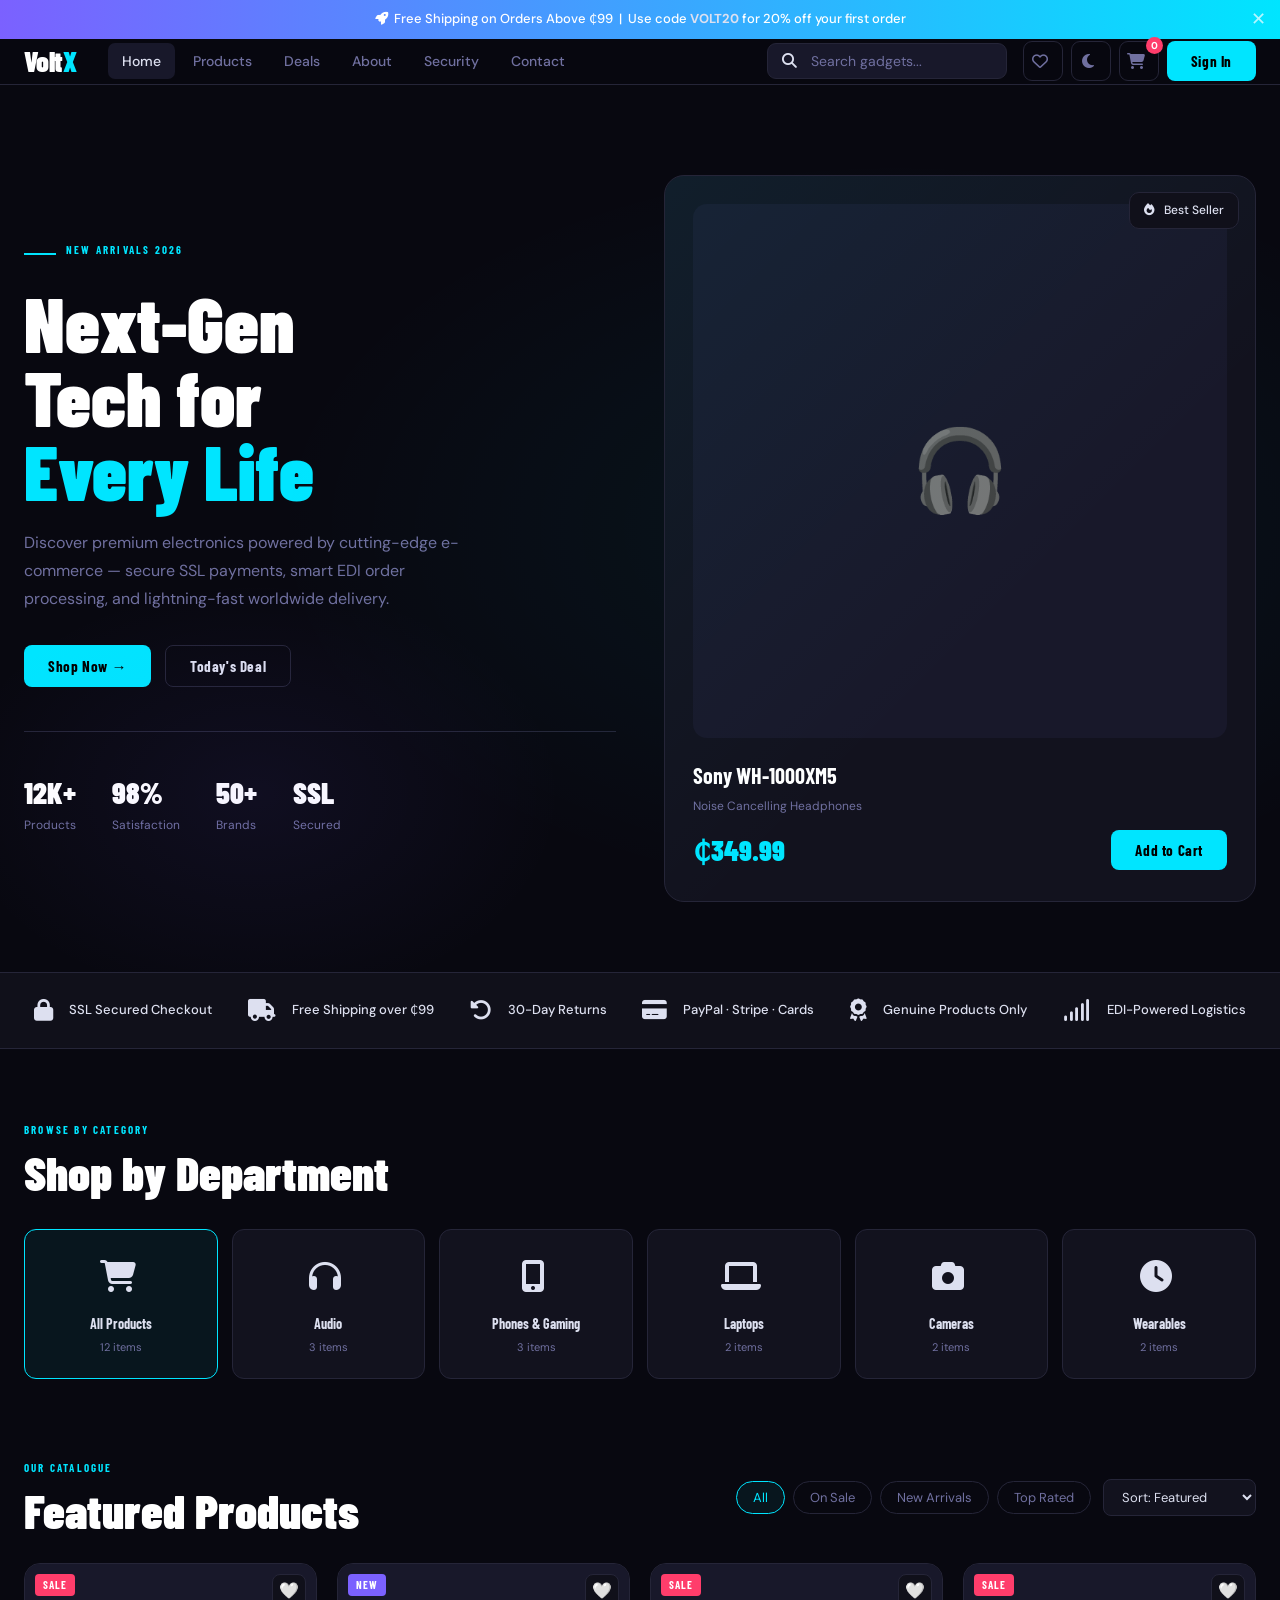
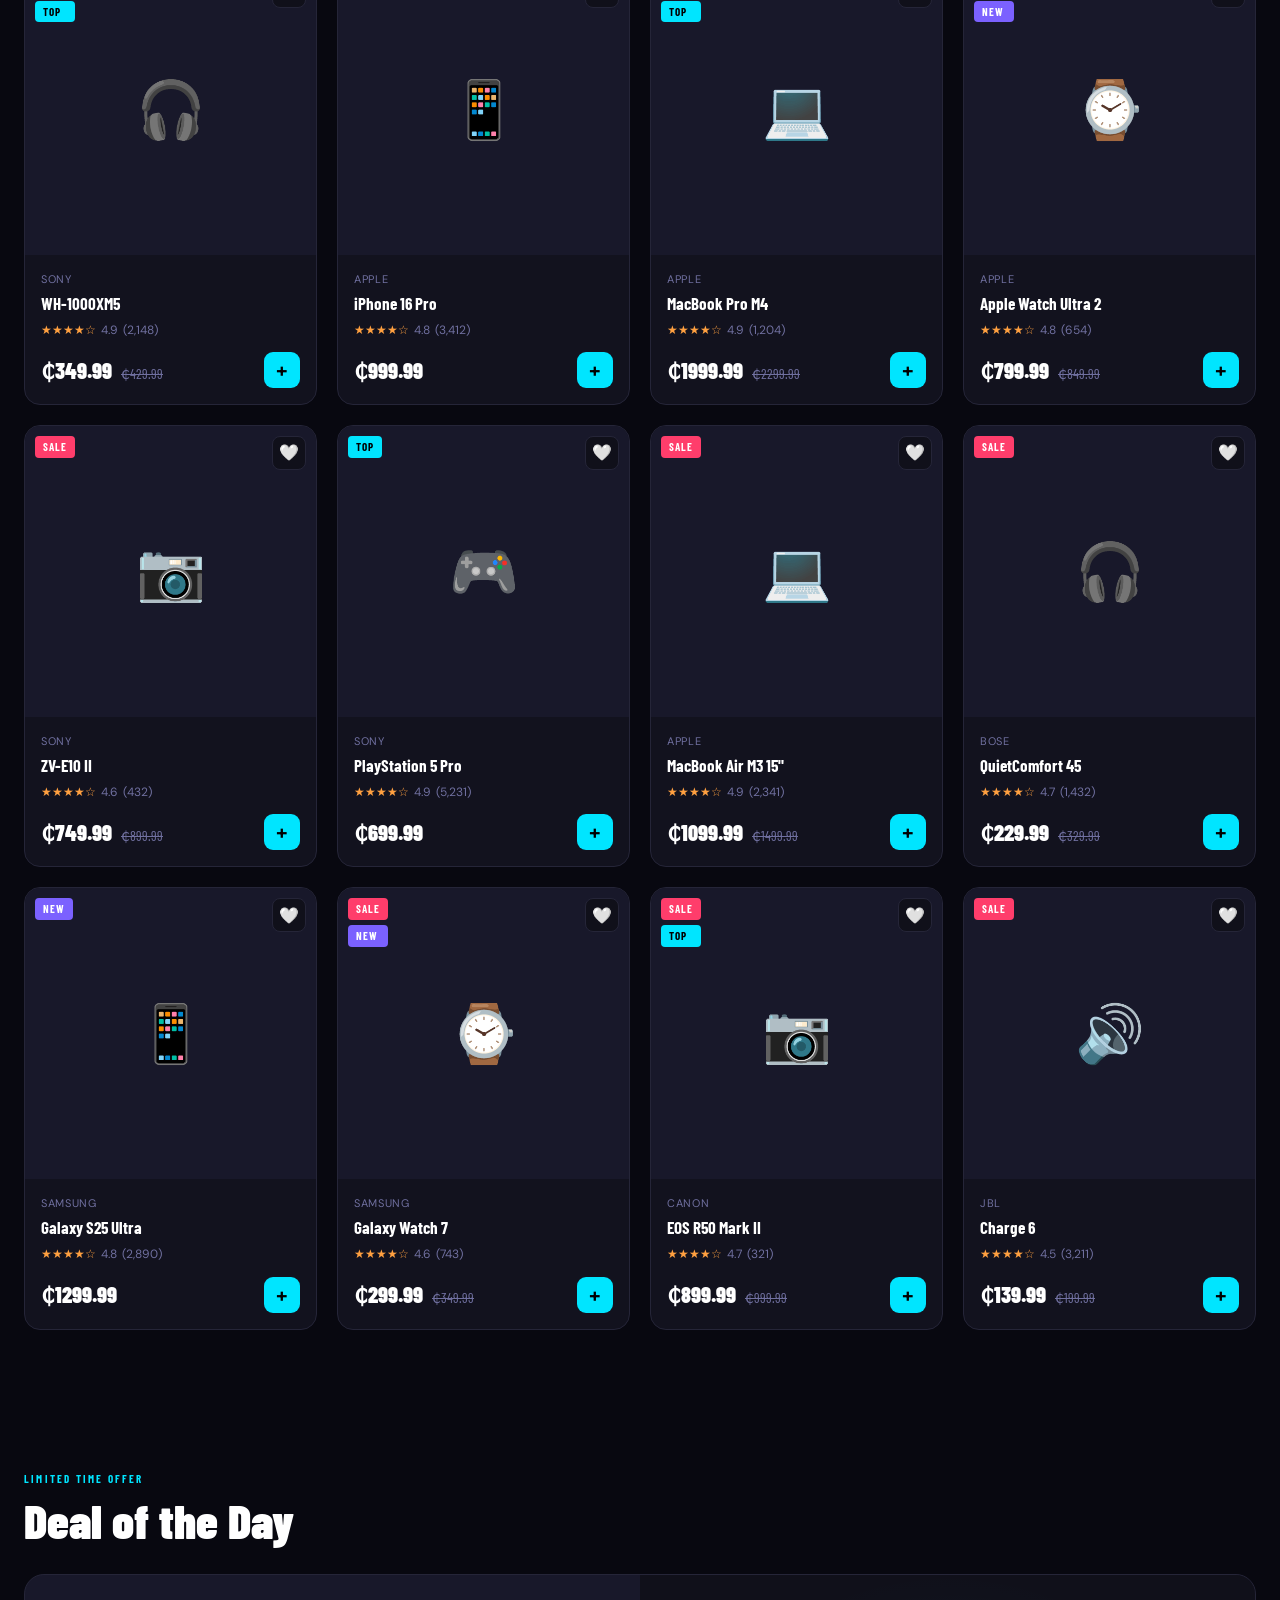
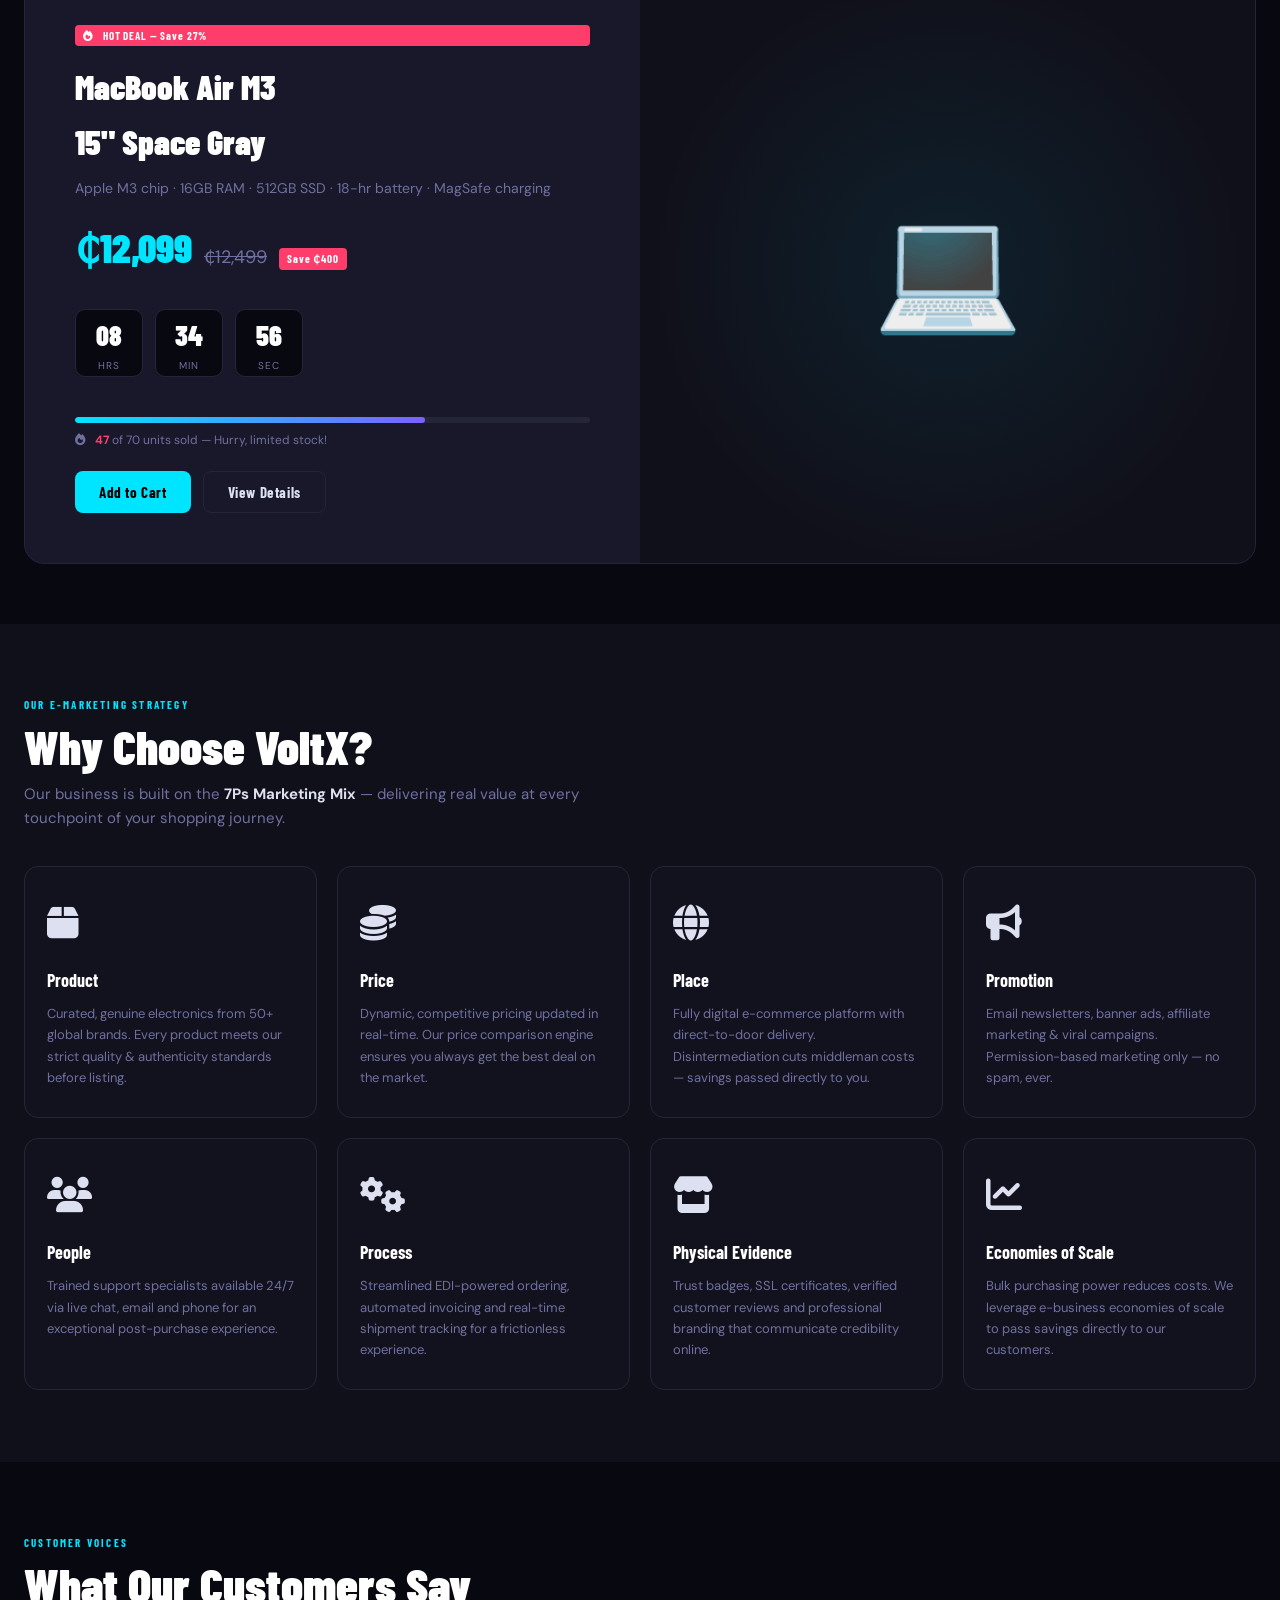
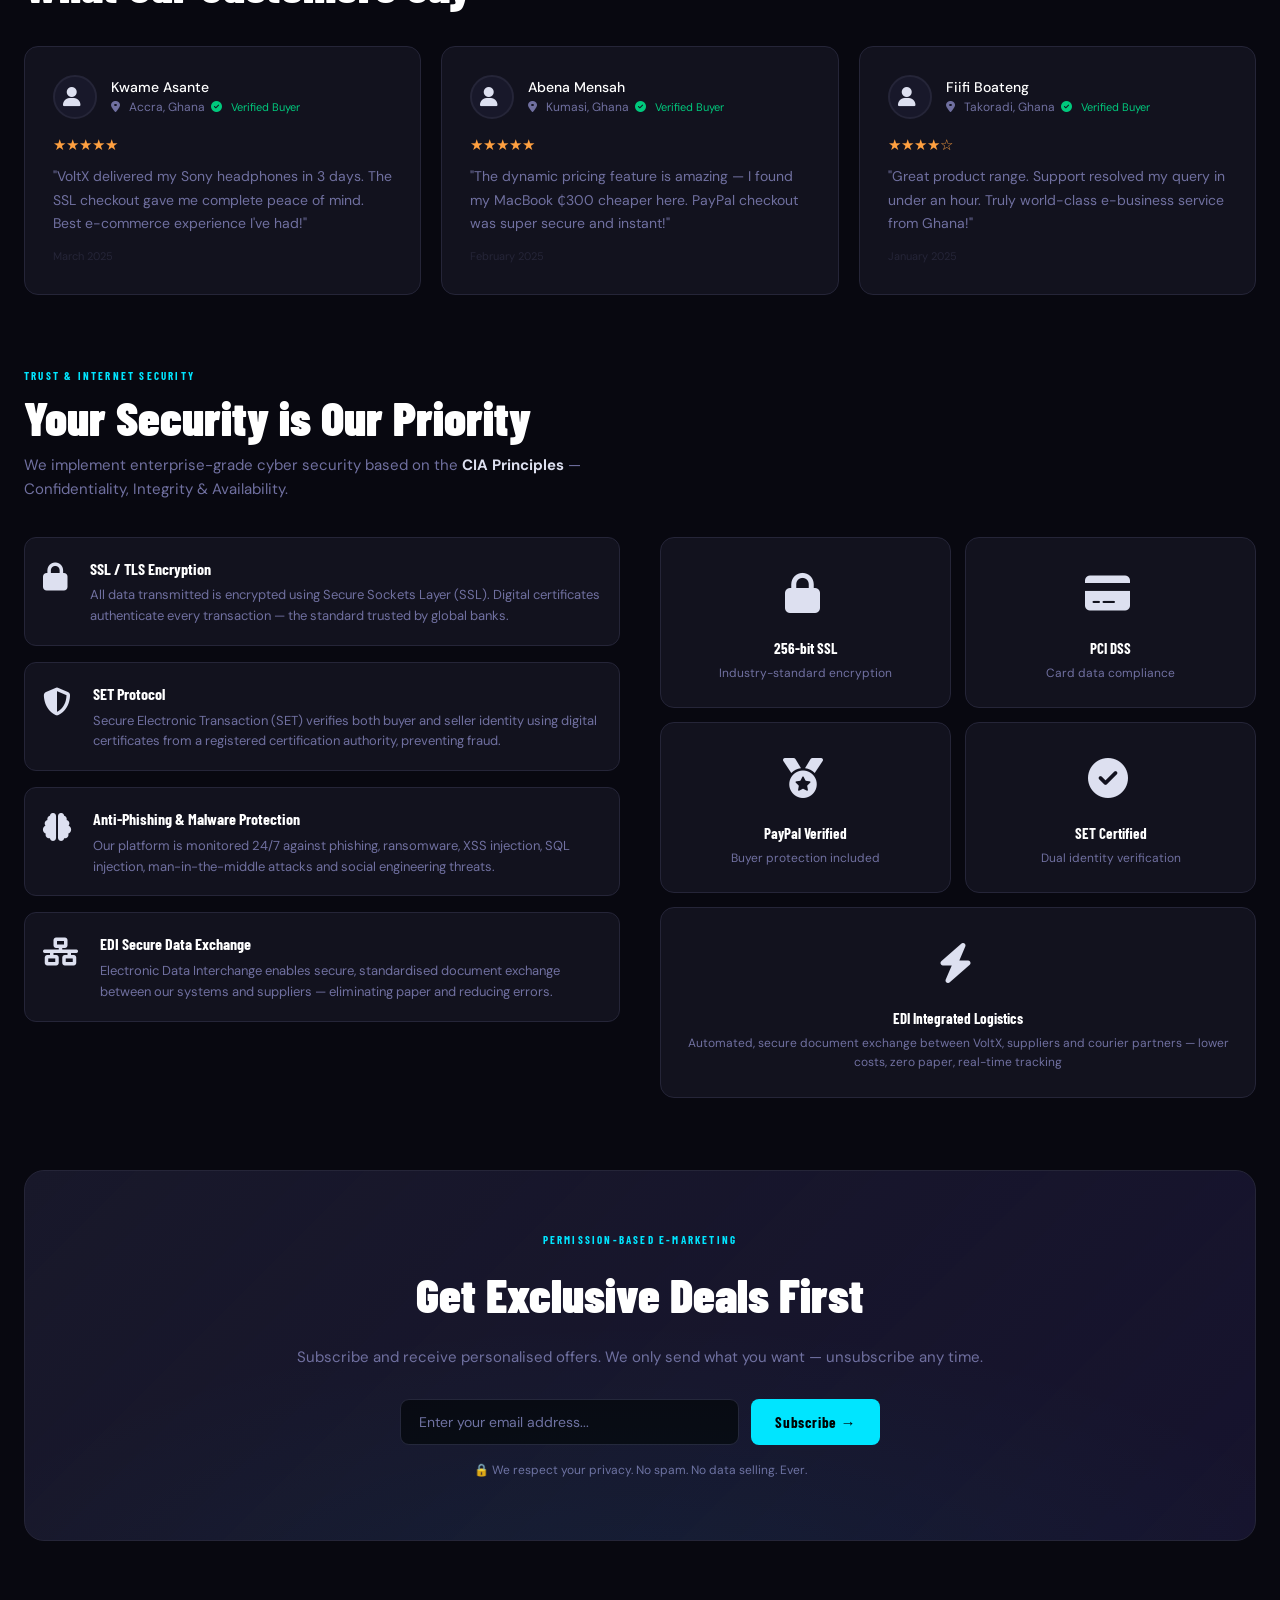
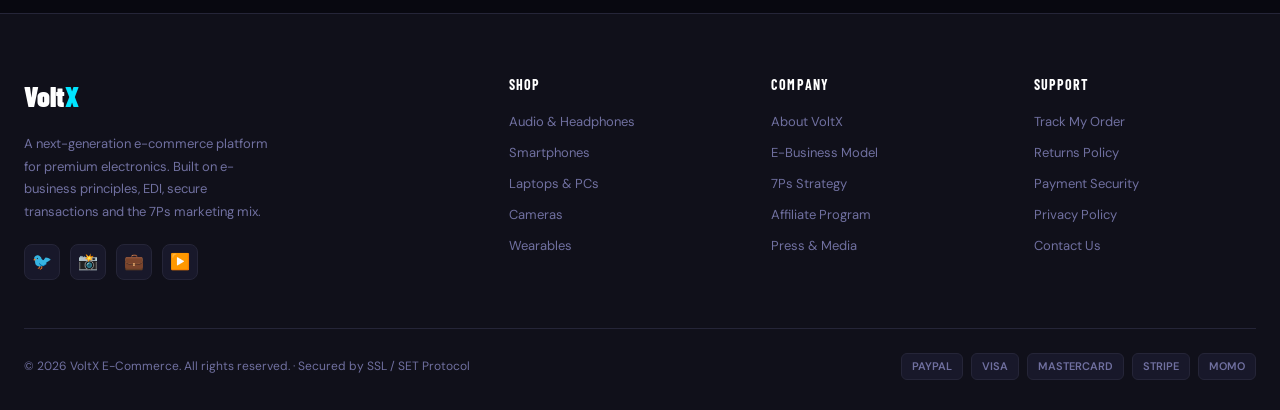
==== admin.html @ f72fcc8f "work on orders and tracking system" ====
<!doctype html>
<html lang="en">
  <head>
    <meta charset="utf-8" />
    <meta name="viewport" content="width=device-width,initial-scale=1" />
    <title>VoltX — Admin Dashboard</title>
    <link
      href="https://fonts.googleapis.com/css2?family=Barlow+Condensed:wght@400;600;700;900&family=DM+Sans:wght@300;400;500&display=swap"
      rel="stylesheet"
    />
    <link
      rel="stylesheet"
      href="https://cdnjs.cloudflare.com/ajax/libs/font-awesome/6.5.0/css/all.min.css"
    />
    <link rel="stylesheet" href="style.css" />
    <link rel="stylesheet" href="admin.css" />
  </head>
  <body>
    <header>
      <nav class="container">
        <div class="nav-logo">Volt<span>X</span></div>
        <div class="nav-links">
          <a href="index.html">Site</a>
          <a class="active">Admin</a>
        </div>
        <div class="nav-actions">
          <a class="btn" href="index.html">← View Store</a>
        </div>
      </nav>
    </header>

    <main class="container admin-main">
      <h1>Admin Dashboard</h1>

      <section class="admin-panel">
        <div class="admin-col">
          <h2>Products</h2>
          <div class="admin-actions-row">
            <button class="btn" id="refreshProducts">Refresh</button>
            <button class="btn btn-primary" id="openAdd">+ Add Product</button>
          </div>

          <div class="table-wrap">
            <table id="productsTable">
              <thead>
                <tr>
                  <th>ID</th>
                  <th>Image</th>
                  <th>Brand</th>
                  <th>Name</th>
                  <th>Category</th>
                  <th>Tag</th>
                  <th>Price</th>
                  <th>Actions</th>
                </tr>
              </thead>
              <tbody></tbody>
            </table>
          </div>

          <div id="addForm" class="admin-modal" style="display: none">
            <h3>Add New Product</h3>
            <div class="form-row-col">
              <input id="p-brand" placeholder="Brand" />
              <input id="p-name" placeholder="Name" />
              <input id="p-image" placeholder="Image URL" />
              <input id="p-category" placeholder="Category" />
              <input id="p-tag" placeholder="Tag" />
              <input id="p-price" placeholder="Price" />
            </div>
            <div style="margin-top: 8px">
              <button class="btn btn-primary" id="addProductBtn">Add</button>
              <button class="btn" id="cancelAdd">Cancel</button>
            </div>
          </div>
        </div>

        <div class="admin-col">
          <h2>Orders</h2>
          <div id="ordersList">No orders found.</div>
        </div>
      </section>
    </main>

    <footer>
      <div class="container">
        <div style="text-align: center; padding: 20px; color: #999">
          VoltX Admin • Local demo
        </div>
      </div>
    </footer>

    <script src="products.js"></script>
    <script src="admin.js"></script>
  </body>
</html>
---- style.css ----
:root {
  --bg: #080810;
  --bg2: #10101a;
  --bg3: #18182a;
  --card: #12121e;
  --border: #252538;
  --accent: #00e5ff;
  --accent2: #ff3d6b;
  --accent3: #7b61ff;
  --text: #dde0f0;
  --muted: #7070a0;
  --white: #ffffff;
  --success: #00c97d;
  --warning: #ffa040;
  --font-d: "Barlow Condensed", sans-serif;
  --font-b: "DM Sans", sans-serif;
  --radius: 12px;
}
.nav-logo {
  color: #fff;
}
/* ── RESET ── */
*,
*::before,
*::after {
  box-sizing: border-box;
  margin: 0;
  padding: 0;
}
html {
  scroll-behavior: smooth;
}
body {
  background: var(--bg);
  color: var(--text);
  font-family: var(--font-b);
  font-size: 15px;
  line-height: 1.6;
  overflow-x: hidden;
}
a {
  text-decoration: none;
  color: inherit;
}
ul {
  list-style: none;
}
img {
  display: block;
  max-width: 100%;
}
button {
  cursor: pointer;
  border: none;
  background: none;
  font-family: inherit;
}
strong {
  color: var(--text);
}

/* ── SCROLLBAR ── */
::-webkit-scrollbar {
  width: 6px;
}
::-webkit-scrollbar-track {
  background: var(--bg);
}
::-webkit-scrollbar-thumb {
  background: var(--accent3);
  border-radius: 3px;
}
.nav-logo {
  font-size: 22px;
  font-weight: 800;
  color: #ffffff !important;
}

.container {
  max-width: 1280px;
  margin: 0 auto;
  padding: 0 24px;
}

.badge {
  display: inline-block;
  background: var(--accent);
  color: #000;
  font-family: var(--font-d);
  font-weight: 700;
  font-size: 11px;
  letter-spacing: 0.08em;
  padding: 2px 8px;
  border-radius: 4px;
}
.badge-red {
  background: var(--accent2);
  color: #fff;
}
.badge-purple {
  background: var(--accent3);
  color: #fff;
}

.btn {
  display: inline-flex;
  align-items: center;
  gap: 8px;
  padding: 11px 24px;
  border-radius: 8px;
  font-family: var(--font-d);
  font-weight: 700;
  font-size: 15px;
  letter-spacing: 0.04em;
  transition: 0.2s;
  cursor: pointer;
  border: none;
}
.btn-primary {
  background: var(--accent);
  color: #000;
}
.btn-primary:hover {
  background: #33eeff;
  transform: translateY(-1px);
}
.btn-outline {
  border: 1.5px solid var(--border);
  color: var(--text);
  background: none;
}
.btn-outline:hover {
  border-color: var(--accent);
  color: var(--accent);
}
.btn-full {
  width: 100%;
  justify-content: center;
}

.section-label {
  font-family: var(--font-d);
  font-weight: 700;
  font-size: 11px;
  letter-spacing: 0.2em;
  color: var(--accent);
  text-transform: uppercase;
  margin-bottom: 8px;
}
.section-title {
  font-family: var(--font-d);
  font-weight: 900;
  font-size: clamp(28px, 4vw, 48px);
  line-height: 1.05;
  color: var(--white);
}
.section-sub {
  color: var(--muted);
  font-size: 15px;
  max-width: 600px;
  margin-top: 10px;
}
.stars {
  color: var(--warning);
}

/* Emoji shown when a product image fails to load */
.img-fallback {
  display: none;
  font-size: 56px;
  align-items: center;
  justify-content: center;
  width: 100%;
  height: 100%;
}

/* NOTIFICATION BAR */
#notif-bar {
  background: linear-gradient(90deg, var(--accent3), var(--accent));
  color: #fff;
  text-align: center;
  padding: 9px;
  font-size: 13px;
  font-weight: 500;
  position: relative;
}
#notif-bar button {
  position: absolute;
  right: 14px;
  top: 50%;
  transform: translateY(-50%);
  color: #fff;
  font-size: 18px;
  opacity: 0.7;
}
#notif-bar button:hover {
  opacity: 1;
}

/* NAVBAR */
header {
  position: sticky;
  top: 0;
  z-index: 1000;
  background: rgba(8, 8, 16, 0.92);
  backdrop-filter: blur(18px);
  border-bottom: 1px solid var(--border);
}
nav {
  display: flex;
  align-items: center;
  gap: 16px;
  padding: 14px 0;
}
.nav-logo {
  font-family: var(--font-d);
  font-weight: 900;
  font-size: 28px;
  letter-spacing: -0.02em;
  color: var(--white);
  margin-right: 16px;
}
.nav-logo span {
  color: var(--accent);
}
.nav-links {
  display: flex;
  gap: 4px;
  flex: 1;
}
.nav-links a {
  padding: 7px 14px;
  border-radius: 7px;
  font-size: 14px;
  font-weight: 500;
  color: var(--muted);
  transition: 0.2s;
  cursor: pointer;
}
.nav-links a:hover,
.nav-links a.active {
  color: var(--text);
  background: var(--bg3);
}

.nav-search {
  display: flex;
  align-items: center;
  background: var(--bg3);
  border: 1.5px solid var(--border);
  border-radius: 9px;
  padding: 0 14px;
  gap: 8px;
  flex: 0 0 240px;
  transition: 0.2s;
}
.nav-search:focus-within {
  border-color: var(--accent);
}
.nav-search input {
  background: none;
  border: none;
  outline: none;
  color: var(--text);
  font-family: var(--font-b);
  font-size: 14px;
  padding: 8px 0;
  width: 100%;
}
.nav-search input::placeholder {
  color: var(--muted);
}

.nav-actions {
  display: flex;
  align-items: center;
  gap: 8px;
}
body.light {
  --bg: #ffffff;
  --bg2: #f5f5f5;
  --bg3: #eeeeee;
  --card: #ffffff;
  --border: #dddddd;
  --text: #111111;
  --muted: #666666;
  --white: #111111;
}

.icon-btn {
  position: relative;
  width: 40px;
  height: 40px;
  border-radius: 9px;
  display: flex;
  align-items: center;
  justify-content: center;
  color: var(--muted);
  border: 1.5px solid var(--border);
  transition: 0.2s;
  font-size: 18px;
}
.icon-btn:hover {
  color: var(--text);
  border-color: var(--text);
}
.cart-count {
  position: absolute;
  top: -5px;
  right: -5px;
  background: var(--accent2);
  color: #fff;
  font-size: 10px;
  font-weight: 700;
  width: 17px;
  height: 17px;
  border-radius: 50%;
  display: flex;
  align-items: center;
  justify-content: center;
}

#hero {
  padding: 90px 0 70px;
  position: relative;
  overflow: hidden;
}
.hero-bg {
  position: absolute;
  inset: 0;
  background:
    radial-gradient(
      ellipse 70% 60% at 70% 50%,
      rgba(0, 229, 255, 0.06),
      transparent 70%
    ),
    radial-gradient(
      ellipse 40% 40% at 20% 80%,
      rgba(123, 97, 255, 0.07),
      transparent 60%
    );
  pointer-events: none;
}
.hero-grid {
  display: grid;
  grid-template-columns: 1fr 1fr;
  gap: 48px;
  align-items: center;
}
.hero-eyebrow {
  display: flex;
  align-items: center;
  gap: 10px;
  margin-bottom: 20px;
}
.hero-eyebrow-line {
  width: 32px;
  height: 2px;
  background: var(--accent);
}
.hero-title {
  font-family: var(--font-d);
  font-weight: 900;
  font-size: clamp(42px, 6vw, 82px);
  line-height: 0.96;
  color: var(--white);
  margin-bottom: 22px;
}
.hero-title span {
  color: var(--accent);
}
.hero-desc {
  color: var(--muted);
  font-size: 16px;
  max-width: 440px;
  margin-bottom: 32px;
  line-height: 1.75;
}
.hero-cta {
  display: flex;
  gap: 14px;
  flex-wrap: wrap;
}
.hero-stats {
  display: flex;
  gap: 36px;
  margin-top: 44px;
  padding-top: 36px;
  border-top: 1px solid var(--border);
  flex-wrap: wrap;
}
.hero-stat-val {
  font-family: var(--font-d);
  font-weight: 900;
  font-size: 30px;
  color: var(--white);
}
.hero-stat-lbl {
  font-size: 12px;
  color: var(--muted);
}

.progress-container {
  width: 100%;
  height: 10px;
  background: #222;
  border-radius: 20px;
  overflow: hidden;
  margin: 10px 0;
}

.progress-bar {
  height: 100%;
  width: 0%;
  background: linear-gradient(90deg, #00f0ff, #00ffa6);
  transition: width 0.5s ease;
  border-radius: 20px;
}
.hero-card-meta {
  display: flex;
  justify-content: space-between;
  align-items: center;
  gap: 10px;
}

.hero-card-price {
  font-size: 30px;
  font-weight: 900;
}
/* Hero Card */
.hero-card {
  background: var(--card);
  border: 1px solid var(--border);
  border-radius: 20px;
  padding: 28px;
  position: relative;
  overflow: hidden;
}
.hero-card::before {
  content: "";
  position: absolute;
  inset: 0;
  background: linear-gradient(135deg, rgba(0, 229, 255, 0.06), transparent 60%);
  pointer-events: none;
}

/* ── Hero product image ── */
.product-img-hero {
  width: 100%;
  aspect-ratio: 1;
  background: var(--bg3);
  border-radius: 14px;
  display: flex;
  align-items: center;
  justify-content: center;
  overflow: hidden;
  margin-bottom: 20px;
}
.product-img-hero img {
  width: 100%;
  height: 100%;
  object-fit: contain;
  padding: 16px;
  transition: transform 0.3s;
}
.product-img-hero img:hover {
  transform: scale(1.05);
}

.hero-card-name {
  font-family: var(--font-d);
  font-weight: 700;
  font-size: 22px;
  color: var(--white);
}
.hero-card-sub {
  font-size: 12px;
  color: var(--muted);
  margin-top: 4px;
}
.hero-card-meta {
  display: flex;
  justify-content: space-between;
  align-items: center;
  margin-top: 12px;
}
.hero-card-price {
  font-family: var(--font-d);
  font-weight: 900;
  font-size: 28px;
  color: var(--accent);
}
.floating-badge {
  position: absolute;
  background: var(--bg2);
  border: 1px solid var(--border);
  border-radius: 10px;
  padding: 8px 14px;
  font-size: 12px;
  font-weight: 500;
  backdrop-filter: blur(8px);
}
.fb-top {
  top: 16px;
  right: 16px;
}
.fb-bot {
  bottom: 20px;
  left: -10px;
}

#trust {
  padding: 20px 0;
  border-top: 1px solid var(--border);
  border-bottom: 1px solid var(--border);
  background: var(--bg2);
}
.trust-inner {
  display: flex;
  justify-content: space-around;
  flex-wrap: wrap;
  gap: 16px;
}
.trust-item {
  display: flex;
  align-items: center;
  gap: 10px;
  font-size: 13px;
  font-weight: 500;
}
.trust-item span:first-child {
  font-size: 22px;
}

#categories {
  padding: 72px 0 40px;
}
.cat-grid {
  display: grid;
  grid-template-columns: repeat(6, 1fr);
  gap: 14px;
  margin-top: 32px;
}
.cat-card {
  background: var(--card);
  border: 1.5px solid var(--border);
  border-radius: var(--radius);
  padding: 22px 14px;
  text-align: center;
  cursor: pointer;
  transition: 0.25s;
}
.cat-card:hover {
  border-color: var(--accent);
  transform: translateY(-3px);
}
.cat-card.active {
  border-color: var(--accent);
  background: rgba(0, 229, 255, 0.06);
}
.cat-icon {
  font-size: 32px;
  margin-bottom: 10px;
}
.cat-name {
  font-family: var(--font-d);
  font-weight: 700;
  font-size: 14px;
  color: var(--text);
}
.cat-count {
  font-size: 11px;
  color: var(--muted);
  margin-top: 3px;
}

i {
  margin-right: 6px;
}

.icon-btn i {
  font-size: 16px;
}

.timeline {
  display: flex;
  flex-direction: column;
  gap: 10px;
  margin-top: 15px;
}

.step {
  padding: 10px;
  border-left: 4px solid #ccc;
  background: #f5f5f5;
}

.step.active {
  border-left: 4px solid green;
  background: #e6ffe6;
  font-weight: bold;
}

#products {
  padding: 40px 0 80px;
}
.products-header {
  display: flex;
  align-items: center;
  justify-content: space-between;
  margin-bottom: 28px;
  flex-wrap: wrap;
  gap: 12px;
}
.products-controls {
  display: flex;
  gap: 12px;
  flex-wrap: wrap;
  align-items: center;
}
.products-filters {
  display: flex;
  gap: 8px;
  flex-wrap: wrap;
}
.filter-btn {
  padding: 7px 16px;
  border-radius: 20px;
  border: 1.5px solid var(--border);
  font-size: 13px;
  color: var(--muted);
  transition: 0.2s;
  background: none;
  cursor: pointer;
}
.filter-btn:hover,
.filter-btn.active {
  border-color: var(--accent);
  color: var(--accent);
  background: rgba(0, 229, 255, 0.06);
}
.sort-select {
  background: var(--card);
  border: 1.5px solid var(--border);
  border-radius: 8px;
  color: var(--text);
  padding: 8px 14px;
  font-family: var(--font-b);
  font-size: 13px;
  outline: none;
}

.products-grid {
  display: grid;
  grid-template-columns: repeat(4, 1fr);
  gap: 20px;
}

/* Product Card */
.product-card {
  background: var(--card);
  border: 1.5px solid var(--border);
  border-radius: 16px;
  overflow: hidden;
  transition: 0.25s;
  position: relative;
}
.product-card:hover {
  border-color: var(--accent);
  transform: translateY(-4px);
  box-shadow: 0 20px 60px rgba(0, 229, 255, 0.07);
}
.product-card:hover .quick-add {
  opacity: 1;
  transform: translateY(0);
}

/* ── Product image area ── */
.product-img {
  aspect-ratio: 1;
  background: var(--bg3);
  display: flex;
  align-items: center;
  justify-content: center;
  position: relative;
  overflow: hidden;
  cursor: pointer;
}
.product-img img {
  width: 100%;
  height: 100%;
  object-fit: contain;
  padding: 16px;
  transition: transform 0.35s ease;
}
.product-card:hover .product-img img {
  transform: scale(1.06);
}

.product-badges {
  position: absolute;
  top: 10px;
  left: 10px;
  display: flex;
  flex-direction: column;
  gap: 5px;
  z-index: 2;
}
.product-wish {
  position: absolute;
  top: 10px;
  right: 10px;
  width: 34px;
  height: 34px;
  background: var(--bg2);
  border: 1px solid var(--border);
  border-radius: 8px;
  display: flex;
  align-items: center;
  justify-content: center;
  font-size: 16px;
  transition: 0.2s;
  cursor: pointer;
  z-index: 2;
}
.product-wish:hover,
.product-wish.active {
  background: var(--accent2);
  border-color: var(--accent2);
}

.product-body {
  padding: 16px;
}
.product-brand {
  font-size: 11px;
  color: var(--muted);
  letter-spacing: 0.06em;
  text-transform: uppercase;
}
.product-name {
  font-family: var(--font-d);
  font-weight: 700;
  font-size: 17px;
  color: var(--white);
  margin: 4px 0 8px;
  line-height: 1.2;
  cursor: pointer;
}
.product-rating {
  display: flex;
  align-items: center;
  gap: 5px;
  font-size: 12px;
  color: var(--muted);
  margin-bottom: 12px;
}
.product-footer {
  display: flex;
  align-items: center;
  justify-content: space-between;
}
.product-price {
  font-family: var(--font-d);
  font-weight: 900;
  font-size: 22px;
  color: var(--white);
}
.product-price s {
  font-size: 14px;
  color: var(--muted);
  font-weight: 400;
  margin-left: 5px;
}

.add-btn {
  width: 36px;
  height: 36px;
  background: var(--accent);
  border-radius: 9px;
  display: flex;
  align-items: center;
  justify-content: center;
  font-size: 20px;
  color: #000;
  font-weight: 700;
  transition: 0.2s;
}
.add-btn:hover {
  background: #33eeff;
  transform: scale(1.1);
}
.quick-add {
  position: absolute;
  bottom: 0;
  left: 0;
  right: 0;
  background: var(--accent);
  color: #000;
  font-family: var(--font-d);
  font-weight: 700;
  font-size: 14px;
  padding: 11px;
  text-align: center;
  opacity: 0;
  transform: translateY(8px);
  transition: 0.25s;
  cursor: pointer;
}

#deal {
  padding: 60px 0;
}
.deal-heading {
  margin-bottom: 28px;
}
.deal-card {
  background: var(--bg3);
  border: 1px solid var(--border);
  border-radius: 20px;
  display: grid;
  grid-template-columns: 1fr 1fr;
  overflow: hidden;
}
.deal-left {
  padding: 50px;
  display: flex;
  flex-direction: column;
  justify-content: center;
}
.deal-title {
  font-family: var(--font-d);
  font-weight: 900;
  font-size: 34px;
  color: var(--white);
  margin: 14px 0 8px;
}
.deal-desc {
  color: var(--muted);
  font-size: 14px;
  margin-bottom: 16px;
}
.deal-pricing {
  display: flex;
  align-items: baseline;
  gap: 12px;
  margin-bottom: 6px;
  flex-wrap: wrap;
}
.deal-price {
  font-family: var(--font-d);
  font-weight: 900;
  font-size: 40px;
  color: var(--accent);
}
.deal-was {
  font-size: 18px;
  color: var(--muted);
  text-decoration: line-through;
}
.deal-timer {
  display: flex;
  gap: 12px;
  margin: 24px 0;
}
.time-block {
  background: var(--bg);
  border: 1.5px solid var(--border);
  border-radius: 10px;
  width: 68px;
  height: 68px;
  display: flex;
  flex-direction: column;
  align-items: center;
  justify-content: center;
}
.time-val {
  font-family: var(--font-d);
  font-weight: 900;
  font-size: 28px;
  color: var(--white);
}
.time-lbl {
  font-size: 10px;
  color: var(--muted);
  letter-spacing: 0.1em;
}
.deal-progress {
  background: var(--border);
  border-radius: 20px;
  height: 6px;
  margin: 16px 0 8px;
  overflow: hidden;
}
.deal-progress-bar {
  height: 100%;
  background: linear-gradient(90deg, var(--accent), var(--accent3));
  border-radius: 20px;
  width: 68%;
}
.deal-stock {
  font-size: 12px;
  color: var(--muted);
}
.deal-stock b {
  color: var(--accent2);
}
.deal-actions {
  margin-top: 20px;
  display: flex;
  gap: 12px;
}

/* ── Deal product image ── */
.deal-right {
  background: var(--bg2);
  display: flex;
  align-items: center;
  justify-content: center;
  padding: 40px;
  position: relative;
  overflow: hidden;
}
.deal-right::before {
  content: "";
  position: absolute;
  inset: 0;
  background: radial-gradient(
    circle at center,
    rgba(0, 229, 255, 0.08),
    transparent 70%
  );
  pointer-events: none;
}
.deal-right img {
  width: 100%;
  max-height: 340px;
  object-fit: contain;
  position: relative;
  z-index: 1;
  transition: transform 0.4s ease;
}
.deal-right img:hover {
  transform: scale(1.04);
}

#marketing {
  padding: 72px 0;
  background: var(--bg2);
}
.mm-grid {
  display: grid;
  grid-template-columns: repeat(4, 1fr);
  gap: 20px;
  margin-top: 36px;
}
.mm-card {
  background: var(--card);
  border: 1px solid var(--border);
  border-radius: 14px;
  padding: 28px 22px;
  transition: 0.2s;
}
.mm-card:hover {
  border-color: var(--accent3);
  transform: translateY(-2px);
}
.mm-icon {
  font-size: 36px;
  margin-bottom: 14px;
}
.mm-title {
  font-family: var(--font-d);
  font-weight: 700;
  font-size: 18px;
  color: var(--white);
  margin-bottom: 8px;
}
.mm-desc {
  font-size: 13px;
  color: var(--muted);
  line-height: 1.65;
}

#reviews {
  padding: 72px 0;
}
.reviews-grid {
  display: grid;
  grid-template-columns: repeat(3, 1fr);
  gap: 20px;
  margin-top: 36px;
}
.review-card {
  background: var(--card);
  border: 1px solid var(--border);
  border-radius: 14px;
  padding: 28px;
}
.review-top {
  display: flex;
  align-items: center;
  gap: 14px;
  margin-bottom: 14px;
}
.reviewer-avatar {
  width: 44px;
  height: 44px;
  border-radius: 50%;
  background: var(--bg3);
  display: flex;
  align-items: center;
  justify-content: center;
  font-size: 20px;
  border: 2px solid var(--border);
}
.reviewer-name {
  font-weight: 500;
  color: var(--white);
  font-size: 14px;
}
.reviewer-loc {
  font-size: 12px;
  color: var(--muted);
}
.verified {
  color: var(--success);
  font-size: 11px;
}
.review-text {
  font-size: 14px;
  color: var(--muted);
  line-height: 1.7;
  margin-top: 8px;
}
.review-date {
  font-size: 11px;
  color: var(--border);
  margin-top: 12px;
}

SECURITY ═══════════════════════════════════════════════ */ #security {
  padding: 72px 0;
  background: var(--bg2);
}
.security-grid {
  display: grid;
  grid-template-columns: 1fr 1fr;
  gap: 40px;
  align-items: start;
  margin-top: 36px;
}
.security-list {
  display: flex;
  flex-direction: column;
  gap: 16px;
}
.sec-item {
  display: flex;
  gap: 16px;
  align-items: flex-start;
  background: var(--card);
  border: 1px solid var(--border);
  border-radius: 12px;
  padding: 18px;
}
.sec-icon {
  font-size: 28px;
  flex-shrink: 0;
}
.sec-title {
  font-family: var(--font-d);
  font-weight: 700;
  font-size: 16px;
  color: var(--white);
  margin-bottom: 4px;
}
.sec-desc {
  font-size: 13px;
  color: var(--muted);
  line-height: 1.6;
}
.security-badges {
  display: grid;
  grid-template-columns: 1fr 1fr;
  gap: 14px;
}
.sec-badge {
  background: var(--card);
  border: 1.5px solid var(--border);
  border-radius: 14px;
  padding: 24px;
  text-align: center;
}
.sec-badge-wide {
  grid-column: 1 / -1;
}
.sec-badge-icon {
  font-size: 40px;
  margin-bottom: 10px;
}
.sec-badge-name {
  font-family: var(--font-d);
  font-weight: 700;
  font-size: 15px;
  color: var(--white);
}
.sec-badge-desc {
  font-size: 12px;
  color: var(--muted);
  margin-top: 4px;
}

#newsletter {
  padding: 72px 0;
}
.nl-card {
  background: linear-gradient(135deg, var(--bg3), rgba(123, 97, 255, 0.12));
  border: 1px solid var(--border);
  border-radius: 20px;
  padding: 60px;
  text-align: center;
  position: relative;
  overflow: hidden;
}
.nl-card::before {
  content: "";
  position: absolute;
  inset: 0;
  background: radial-gradient(
    ellipse 60% 80% at 50% 120%,
    rgba(0, 229, 255, 0.05),
    transparent
  );
  pointer-events: none;
}
.nl-title {
  font-family: var(--font-d);
  font-weight: 900;
  font-size: clamp(28px, 4vw, 48px);
  color: var(--white);
  margin-bottom: 12px;
}
.nl-desc {
  color: var(--muted);
  margin-bottom: 30px;
  font-size: 15px;
}
.nl-form {
  display: flex;
  gap: 12px;
  max-width: 480px;
  margin: 0 auto;
}
.nl-form input {
  flex: 1;
  background: var(--bg);
  border: 1.5px solid var(--border);
  border-radius: 9px;
  color: var(--text);
  font-family: var(--font-b);
  font-size: 14px;
  padding: 13px 18px;
  outline: none;
  transition: 0.2s;
}
.nl-form input:focus {
  border-color: var(--accent);
}
.nl-form input::placeholder {
  color: var(--muted);
}
.nl-fine {
  margin-top: 16px;
  font-size: 12px;
  color: var(--muted);
}

/* FOOTER */

footer {
  background: var(--bg2);
  border-top: 1px solid var(--border);
  padding: 60px 0 30px;
}
.footer-grid {
  display: grid;
  grid-template-columns: 2fr 1fr 1fr 1fr;
  gap: 40px;
  margin-bottom: 48px;
}
.footer-brand-name {
  font-family: var(--font-d);
  font-weight: 900;
  font-size: 28px;
  color: var(--white);
  margin-bottom: 14px;
}
.footer-brand-name span {
  color: var(--accent);
}
.footer-desc {
  font-size: 13px;
  color: var(--muted);
  line-height: 1.75;
  max-width: 260px;
  margin-bottom: 20px;
}
.footer-social {
  display: flex;
  gap: 10px;
}
.social-link {
  width: 36px;
  height: 36px;
  background: var(--bg3);
  border: 1px solid var(--border);
  border-radius: 8px;
  display: flex;
  align-items: center;
  justify-content: center;
  font-size: 16px;
  transition: 0.2s;
}
.social-link:hover {
  border-color: var(--accent);
  background: rgba(0, 229, 255, 0.08);
}
.footer-col h4 {
  font-family: var(--font-d);
  font-weight: 700;
  font-size: 14px;
  letter-spacing: 0.08em;
  color: var(--white);
  text-transform: uppercase;
  margin-bottom: 16px;
}
.footer-col a {
  display: block;
  font-size: 13px;
  color: var(--muted);
  margin-bottom: 10px;
  transition: 0.2s;
}
.footer-col a:hover {
  color: var(--text);
}
.footer-bottom {
  display: flex;
  align-items: center;
  justify-content: space-between;
  border-top: 1px solid var(--border);
  padding-top: 24px;
  font-size: 12px;
  color: var(--muted);
  flex-wrap: wrap;
  gap: 10px;
}
.footer-payments {
  display: flex;
  gap: 8px;
}
.payment-icon {
  background: var(--bg3);
  border: 1px solid var(--border);
  border-radius: 6px;
  padding: 4px 10px;
  font-size: 11px;
  font-weight: 600;
  color: var(--muted);
}

/* CART DRAWER */

#cart-overlay {
  position: fixed;
  inset: 0;
  background: rgba(0, 0, 0, 0.6);
  z-index: 2000;
  opacity: 0;
  pointer-events: none;
  transition: 0.3s;
}
#cart-overlay.open {
  opacity: 1;
  pointer-events: all;
}
#cart-drawer {
  position: fixed;
  top: 0;
  right: -480px;
  width: 460px;
  max-width: 95vw;
  height: 100vh;
  background: var(--bg2);
  border-left: 1px solid var(--border);
  z-index: 2001;
  display: flex;
  flex-direction: column;
  transition: 0.35s cubic-bezier(0.4, 0, 0.2, 1);
}
#cart-drawer.open {
  right: 0;
}
.cart-header {
  padding: 24px;
  border-bottom: 1px solid var(--border);
  display: flex;
  align-items: center;
  justify-content: space-between;
}
.cart-header h3 {
  font-family: var(--font-d);
  font-weight: 700;
  font-size: 22px;
  color: var(--white);
}
.close-btn {
  width: 36px;
  height: 36px;
  background: var(--bg3);
  border: 1px solid var(--border);
  border-radius: 8px;
  display: flex;
  align-items: center;
  justify-content: center;
  font-size: 20px;
  color: var(--muted);
  transition: 0.2s;
  cursor: pointer;
}
.close-btn:hover {
  color: var(--text);
}
.cart-items {
  flex: 1;
  overflow-y: auto;
  padding: 20px 24px;
}
.cart-empty {
  text-align: center;
  padding: 60px 20px;
  color: var(--muted);
}
.cart-empty-icon {
  font-size: 60px;
  margin-bottom: 14px;
}

.cart-item {
  display: flex;
  gap: 16px;
  padding: 16px 0;
  border-bottom: 1px solid var(--border);
}

/* ── Cart item image ── */
.cart-item-img {
  width: 72px;
  height: 72px;
  background: var(--bg3);
  border-radius: 10px;
  flex-shrink: 0;
  overflow: hidden;
  display: flex;
  align-items: center;
  justify-content: center;
}
.cart-item-img img {
  width: 100%;
  height: 100%;
  object-fit: contain;
  padding: 6px;
}

.cart-item-info {
  flex: 1;
}
.cart-item-name {
  font-weight: 500;
  color: var(--text);
  font-size: 14px;
  margin-bottom: 4px;
}
.cart-item-price {
  font-family: var(--font-d);
  font-weight: 700;
  font-size: 18px;
  color: var(--white);
}
.cart-item-qty {
  display: flex;
  align-items: center;
  gap: 10px;
  margin-top: 8px;
}
.qty-btn {
  width: 28px;
  height: 28px;
  background: var(--bg3);
  border: 1px solid var(--border);
  border-radius: 6px;
  display: flex;
  align-items: center;
  justify-content: center;
  font-size: 16px;
  color: var(--text);
  transition: 0.2s;
  cursor: pointer;
}
.qty-btn:hover {
  border-color: var(--accent);
  color: var(--accent);
}
.qty-val {
  font-family: var(--font-d);
  font-weight: 700;
  font-size: 16px;
  min-width: 20px;
  text-align: center;
}
.cart-remove {
  font-size: 18px;
  color: var(--muted);
  transition: 0.2s;
  cursor: pointer;
  background: none;
  border: none;
}
.cart-remove:hover {
  color: var(--accent2);
}
.cart-footer {
  padding: 20px 24px;
  border-top: 1px solid var(--border);
}
.cart-row {
  display: flex;
  justify-content: space-between;
  font-size: 14px;
  color: var(--muted);
  margin-bottom: 8px;
}
.cart-row.total {
  color: var(--white);
  font-weight: 600;
  font-size: 16px;
  border-top: 1px solid var(--border);
  padding-top: 12px;
  margin-top: 4px;
}
.cart-checkout-btn {
  width: 100%;
  background: var(--accent);
  color: #000;
  font-family: var(--font-d);
  font-weight: 700;
  font-size: 17px;
  padding: 14px;
  border-radius: 10px;
  transition: 0.2s;
  margin: 16px 0 10px;
  cursor: pointer;
  border: none;
}
.cart-checkout-btn:hover {
  background: #33eeff;
}
.cart-secure {
  display: flex;
  align-items: center;
  justify-content: center;
  gap: 8px;
  font-size: 12px;
  color: var(--muted);
}

#modal-overlay {
  position: fixed;
  inset: 0;
  background: rgba(0, 0, 0, 0.75);
  z-index: 3000;
  display: none;
  align-items: center;
  justify-content: center;
  padding: 20px;
}
#modal-overlay.open {
  display: flex;
}
.modal {
  background: var(--bg2);
  border: 1px solid var(--border);
  border-radius: 20px;
  width: 900px;
  max-width: 100%;
  max-height: 90vh;
  overflow-y: auto;
  position: relative;
}
.modal-inner {
  display: grid;
  grid-template-columns: 1fr 1fr;
}

/* ── Modal product image ── */
.modal-img {
  background: var(--bg3);
  display: flex;
  align-items: center;
  justify-content: center;
  padding: 40px;
  border-radius: 20px 0 0 20px;
  min-height: 340px;
  overflow: hidden;
}
.modal-img img {
  width: 100%;
  max-height: 320px;
  object-fit: contain;
  transition: transform 0.35s ease;
}
.modal-img img:hover {
  transform: scale(1.05);
}

.modal-info {
  padding: 36px;
}
.modal-brand {
  font-size: 12px;
  color: var(--muted);
  letter-spacing: 0.08em;
  text-transform: uppercase;
  margin-bottom: 6px;
}
.modal-name {
  font-family: var(--font-d);
  font-weight: 900;
  font-size: 26px;
  color: var(--white);
  line-height: 1.1;
  margin-bottom: 12px;
}
.modal-rating {
  display: flex;
  align-items: center;
  gap: 6px;
  margin-bottom: 16px;
}
.modal-price {
  font-family: var(--font-d);
  font-weight: 900;
  font-size: 34px;
  color: var(--accent);
  margin-bottom: 4px;
}
.modal-original {
  font-size: 14px;
  color: var(--muted);
  text-decoration: line-through;
  margin-bottom: 18px;
}
.modal-desc {
  font-size: 14px;
  color: var(--muted);
  line-height: 1.7;
  margin-bottom: 22px;
}
.modal-specs {
  margin-bottom: 22px;
}
.modal-specs h4 {
  font-family: var(--font-d);
  font-weight: 700;
  font-size: 13px;
  color: var(--text);
  margin-bottom: 10px;
  text-transform: uppercase;
  letter-spacing: 0.05em;
}
.spec-row {
  display: flex;
  font-size: 13px;
  padding: 6px 0;
  border-bottom: 1px solid var(--border);
}
.spec-key {
  color: var(--muted);
  width: 120px;
  flex-shrink: 0;
}
.spec-val {
  color: var(--text);
}
.modal-actions {
  display: flex;
  gap: 10px;
}
.modal-add {
  flex: 1;
  background: var(--accent);
  color: #000;
  font-family: var(--font-d);
  font-weight: 700;
  font-size: 16px;
  padding: 13px;
  border-radius: 10px;
  transition: 0.2s;
  cursor: pointer;
  border: none;
}
.modal-add:hover {
  background: #33eeff;
}
.modal-wish-btn {
  width: 46px;
  height: 46px;
  background: var(--bg3);
  border: 1.5px solid var(--border);
  border-radius: 10px;
  display: flex;
  align-items: center;
  justify-content: center;
  font-size: 20px;
  transition: 0.2s;
  cursor: pointer;
}
.modal-wish-btn:hover {
  border-color: var(--accent2);
}
.modal-close-btn {
  position: absolute;
  top: 14px;
  right: 14px;
  width: 34px;
  height: 34px;
  background: var(--bg3);
  border: 1px solid var(--border);
  border-radius: 8px;
  display: flex;
  align-items: center;
  justify-content: center;
  font-size: 18px;
  color: var(--muted);
  cursor: pointer;
  z-index: 10;
}
.modal-close-btn:hover {
  color: var(--text);
}

#checkout-overlay {
  position: fixed;
  inset: 0;
  background: rgba(0, 0, 0, 0.8);
  z-index: 4000;
  display: none;
  align-items: center;
  justify-content: center;
  padding: 20px;
}
#checkout-overlay.open {
  display: flex;
}
.checkout-modal {
  background: var(--bg2);
  border: 1px solid var(--border);
  border-radius: 20px;
  width: 620px;
  max-width: 100%;
  max-height: 90vh;
  overflow-y: auto;
  padding: 36px;
}
.checkout-modal-header {
  display: flex;
  justify-content: space-between;
  align-items: center;
  margin-bottom: 20px;
}
.checkout-modal-header h2 {
  font-family: var(--font-d);
  font-weight: 900;
  font-size: 28px;
  color: var(--white);
}
.checkout-section-title {
  font-family: var(--font-d);
  font-weight: 700;
  font-size: 15px;
  color: var(--text);
  margin: 20px 0 12px;
  padding-bottom: 8px;
  border-bottom: 1px solid var(--border);
  text-transform: uppercase;
  letter-spacing: 0.06em;
}
.form-row {
  display: grid;
  grid-template-columns: 1fr 1fr;
  gap: 14px;
}
.form-group {
  display: flex;
  flex-direction: column;
  gap: 6px;
  margin-bottom: 14px;
}
.form-group label {
  font-size: 12px;
  font-weight: 500;
  color: var(--muted);
  letter-spacing: 0.06em;
  text-transform: uppercase;
}
.form-group input,
.form-group select {
  background: var(--bg3);
  border: 1.5px solid var(--border);
  border-radius: 9px;
  color: var(--text);
  font-family: var(--font-b);
  font-size: 14px;
  padding: 12px 16px;
  outline: none;
  transition: 0.2s;
}
.form-group input:focus,
.form-group select:focus {
  border-color: var(--accent);
}
.form-group select option {
  background: var(--bg2);
}
.ssl-notice {
  display: flex;
  align-items: center;
  gap: 8px;
  background: rgba(0, 201, 125, 0.06);
  border: 1px solid rgba(0, 201, 125, 0.2);
  border-radius: 8px;
  padding: 10px 14px;
  font-size: 12px;
  color: var(--success);
  margin-bottom: 18px;
}
.payment-methods {
  display: grid;
  grid-template-columns: repeat(3, 1fr);
  gap: 10px;
  margin-bottom: 14px;
}
.pay-method {
  background: var(--bg3);
  border: 1.5px solid var(--border);
  border-radius: 10px;
  padding: 14px;
  text-align: center;
  cursor: pointer;
  transition: 0.2s;
  font-size: 12px;
  font-weight: 500;
  color: var(--muted);
}
.pay-method.active {
  border-color: var(--accent);
  color: var(--accent);
  background: rgba(0, 229, 255, 0.06);
}
#ckOrderSummary {
  font-size: 14px;
  color: var(--muted);
  margin-bottom: 16px;
}
.checkout-actions {
  display: flex;
  gap: 12px;
  margin-top: 6px;
}
.place-order-btn {
  flex: 1;
  background: var(--accent);
  color: #000;
  font-family: var(--font-d);
  font-weight: 700;
  font-size: 18px;
  padding: 14px;
  border-radius: 10px;
  transition: 0.2s;
  cursor: pointer;
  border: none;
}
.place-order-btn:hover {
  background: #33eeff;
}
.cancel-order-btn {
  padding: 14px 20px;
  background: var(--bg3);
  border: 1.5px solid var(--border);
  border-radius: 10px;
  color: var(--muted);
  font-family: var(--font-d);
  font-weight: 600;
  font-size: 15px;
  transition: 0.2s;
  cursor: pointer;
}
.cancel-order-btn:hover {
  color: var(--text);
}

/* ORDER SUCCESS */

#success-overlay {
  position: fixed;
  inset: 0;
  background: rgba(0, 0, 0, 0.85);
  z-index: 5000;
  display: none;
  align-items: center;
  justify-content: center;
  padding: 20px;
}
#success-overlay.open {
  display: flex;
}
.success-modal {
  background: var(--bg2);
  border: 1px solid var(--border);
  border-radius: 20px;
  width: 460px;
  max-width: 100%;
  padding: 52px 40px;
  text-align: center;
}
.success-icon {
  font-size: 72px;
  margin-bottom: 20px;
}
.success-modal h2 {
  font-family: var(--font-d);
  font-weight: 900;
  font-size: 34px;
  color: var(--white);
  margin-bottom: 10px;
}
.success-modal p {
  color: var(--muted);
  font-size: 15px;
  line-height: 1.7;
  margin-bottom: 28px;
}
.order-ref {
  background: var(--bg3);
  border: 1px solid var(--border);
  border-radius: 10px;
  padding: 14px;
  font-family: var(--font-d);
  font-weight: 700;
  font-size: 18px;
  color: var(--accent);
  margin-bottom: 24px;
}

#toast-container {
  position: fixed;
  bottom: 24px;
  right: 24px;
  z-index: 9999;
  display: flex;
  flex-direction: column;
  gap: 10px;
}
.toast {
  background: var(--card);
  border: 1px solid var(--border);
  border-radius: 10px;
  padding: 14px 20px;
  display: flex;
  align-items: center;
  gap: 12px;
  font-size: 14px;
  color: var(--text);
  box-shadow: 0 8px 32px rgba(0, 0, 0, 0.4);
  animation: toastIn 0.3s ease;
  min-width: 260px;
}
.toast-icon {
  font-size: 20px;
}
.toast.success {
  border-color: var(--success);
}
.toast.error {
  border-color: var(--accent2);
}
@keyframes toastIn {
  from {
    opacity: 0;
    transform: translateX(20px);
  }
  to {
    opacity: 1;
    transform: none;
  }
}

/* RESPONSIVE */

@media (max-width: 1024px) {
  .products-grid {
    grid-template-columns: repeat(3, 1fr);
  }
  .cat-grid {
    grid-template-columns: repeat(3, 1fr);
  }
  .mm-grid {
    grid-template-columns: repeat(2, 1fr);
  }
}
@media (max-width: 768px) {
  .hero-grid,
  .deal-card,
  .modal-inner,
  .security-grid {
    grid-template-columns: 1fr;
  }
  .hero-visual {
    display: none;
  }
  .nav-links {
    display: none;
  }
  .products-grid {
    grid-template-columns: repeat(2, 1fr);
  }
  .reviews-grid {
    grid-template-columns: 1fr;
  }
  .footer-grid {
    grid-template-columns: 1fr 1fr;
  }
  .deal-right {
    min-height: 220px;
  }
  .deal-right img {
    max-height: 200px;
  }
  .modal-img {
    border-radius: 20px 20px 0 0;
    min-height: 220px;
  }
}
@media (max-width: 480px) {
  .products-grid {
    grid-template-columns: 1fr;
  }
  .footer-grid {
    grid-template-columns: 1fr;
  }
  .cat-grid {
    grid-template-columns: repeat(2, 1fr);
  }
  .mm-grid {
    grid-template-columns: 1fr 1fr;
  }
  .form-row {
    grid-template-columns: 1fr;
  }
  .payment-methods {
    grid-template-columns: 1fr;
  }
  .nl-form {
    flex-direction: column;
  }
}
@media (max-width: 600px) {
  .hero-card-meta {
    flex-direction: column;
    align-items: flex-start;
  }
}

/* Order history styles */
.order-card {
  background: linear-gradient(
    180deg,
    rgba(255, 255, 255, 0.02),
    rgba(255, 255, 255, 0.01)
  );
  border: 1px solid var(--border);
  padding: 14px;
  border-radius: 10px;
  margin-bottom: 12px;
}
.order-head {
  display: flex;
  justify-content: space-between;
  align-items: center;
  margin-bottom: 8px;
  font-weight: 700;
}
.order-items {
  margin-top: 6px;
}
.order-shipping {
  color: var(--muted);
  font-size: 13px;
  margin-top: 8px;
}
.order-status {
  margin-top: 10px;
}
.status-bar {
  background: var(--bg3);
  height: 8px;
  border-radius: 8px;
  overflow: hidden;
  margin-top: 8px;
}
.status-fill {
  height: 100%;
  background: linear-gradient(90deg, var(--accent), var(--accent3));
  width: 0;
}

.track-stage {
  display: flex;
  align-items: center;
  gap: 10px;
  padding: 10px 0;
  border-bottom: 1px dashed rgba(255, 255, 255, 0.03);
}
.track-stage .dot {
  width: 12px;
  height: 12px;
  border-radius: 50%;
  background: var(--border);
}
.track-stage.done .dot {
  background: var(--accent);
}
.track-stage .stage-label {
  color: var(--text);
}

/* When modal is open in dark mode, render tracking UI in a white tone for contrast */
body:not(.light) #modal-overlay.open .order-card {
  background: rgba(255, 255, 255, 0.03);
  border-color: rgba(255, 255, 255, 0.06);
}
body:not(.light) #modal-overlay.open .track-stage {
  border-bottom-color: rgba(255, 255, 255, 0.04);
}
body:not(.light) #modal-overlay.open .track-stage .dot {
  background: rgba(255, 255, 255, 0.12);
}
body:not(.light) #modal-overlay.open .track-stage.done .dot {
  background: var(--accent);
}
body:not(.light) #modal-overlay.open .track-stage .stage-label,
body:not(.light) #modal-overlay.open .order-head,
body:not(.light) #modal-overlay.open .order-shipping {
  color: #ffffff;
}
body:not(.light) #modal-overlay.open .status-bar {
  background: rgba(255, 255, 255, 0.06);
}
body:not(.light) #modal-overlay.open .status-fill {
  background: linear-gradient(
    90deg,
    rgba(255, 255, 255, 0.95),
    rgba(255, 255, 255, 0.75)
  );
}

/* Ensure tracking labels in the orders modal use white text */
#modal-overlay.open .track-stage .stage-label,
#modal-overlay.open .order-head,
#modal-overlay.open .order-shipping {
  color: #ffffff !important;
}

/* Track button styles inside orders modal */
#modal-overlay.open .order-status .btn {
  background: transparent;
  border: 1px solid var(--border);
  color: #000; /* default for light mode */
  padding: 8px 12px;
  border-radius: 8px;
}

/* Dark mode: make Track button text white with soft light background */
body:not(.light) #modal-overlay.open .order-status .btn {
  color: #ffffff !important;
  background: rgba(255, 255, 255, 0.06);
  border-color: rgba(255, 255, 255, 0.08);
}

/* Light mode: black text on white background for strong contrast */
body.light #modal-overlay.open .order-status .btn {
  color: #000 !important;
  background: #ffffff;
  border-color: #e6e6e6;
}
---- admin.css ----
/* Admin dashboard minimal styles */
body {
  background: var(--bg);
  color: var(--text);
  font-family: var(--font-b);
}
.admin-main {
  padding: 28px 0;
}
.admin-panel {
  display: grid;
  grid-template-columns: 1fr 420px;
  gap: 20px;
  align-items: start;
}
.admin-col h2 {
  margin-bottom: 10px;
}
.admin-actions-row {
  display: flex;
  gap: 8px;
  margin-bottom: 12px;
}
.table-wrap {
  overflow: auto;
  border: 1px solid var(--border);
  border-radius: 10px;
  background: var(--card);
}
#productsTable {
  width: 100%;
  border-collapse: collapse;
}
#productsTable thead th {
  text-align: left;
  padding: 10px;
  border-bottom: 1px solid var(--border);
  font-weight: 700;
}
#productsTable tbody td {
  padding: 10px;
  border-bottom: 1px dashed rgba(255, 255, 255, 0.02);
  font-size: 14px;
}
.admin-modal {
  background: var(--bg3);
  padding: 12px;
  border-radius: 8px;
  margin-top: 12px;
}
.orders-admin-list {
  display: flex;
  flex-direction: column;
  gap: 12px;
}
.admin-order {
  background: var(--card);
  padding: 12px;
  border-radius: 10px;
  border: 1px solid var(--border);
}
.admin-order .order-head {
  display: flex;
  justify-content: space-between;
  align-items: center;
}
.admin-order .order-items {
  margin-top: 8px;
  color: var(--muted);
}
.admin-order .order-actions {
  margin-top: 10px;
  display: flex;
  gap: 8px;
}
.small {
  font-size: 13px;
}
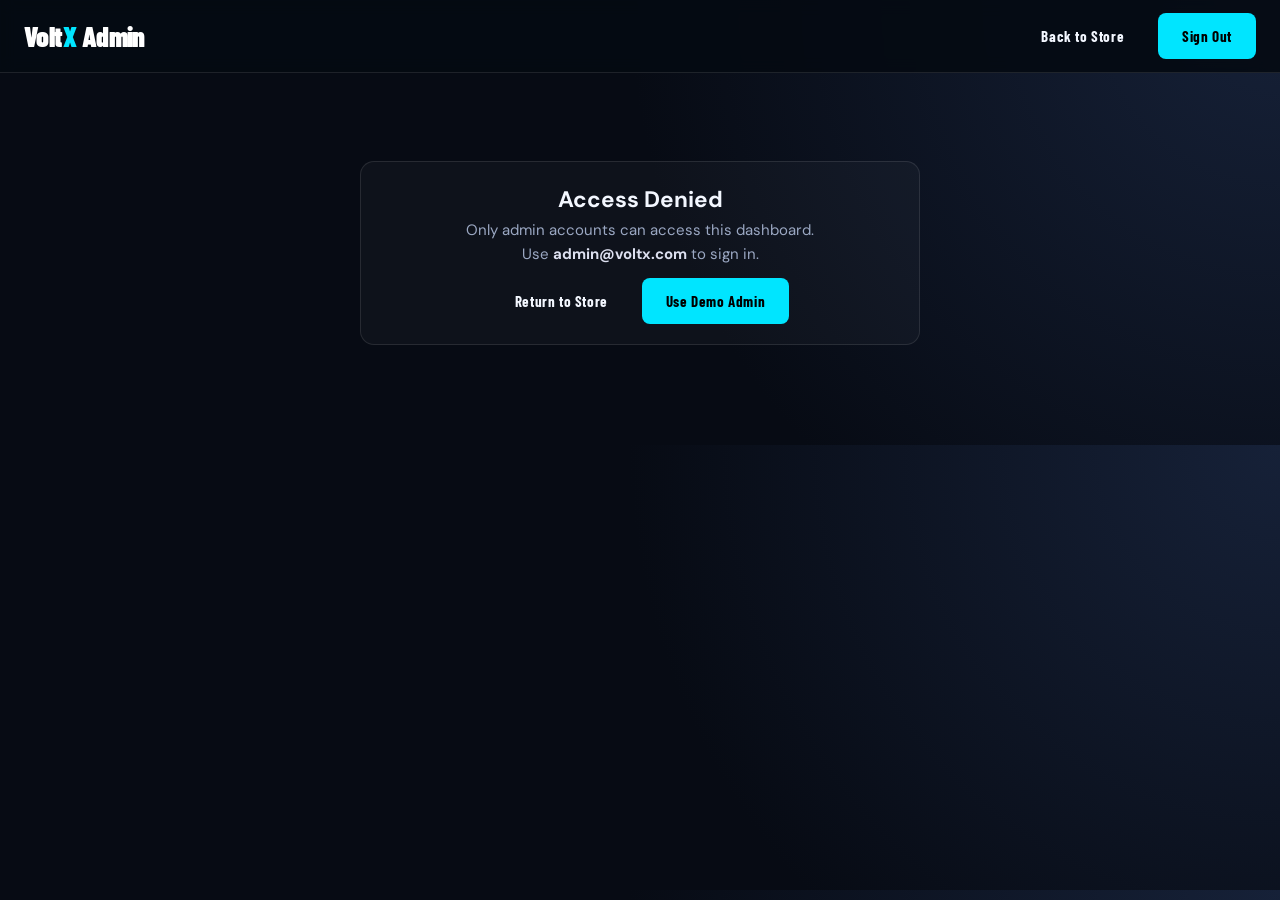
==== commit 09cbcf8a: "work on admin dashboard" ====
--- a/admin.html
+++ b/admin.html
@@ -3,9 +3,9 @@
   <head>
     <meta charset="utf-8" />
     <meta name="viewport" content="width=device-width,initial-scale=1" />
-    <title>VoltX — Admin Dashboard</title>
+    <title>VoltX Admin Dashboard</title>
     <link
-      href="https://fonts.googleapis.com/css2?family=Barlow+Condensed:wght@400;600;700;900&family=DM+Sans:wght@300;400;500&display=swap"
+      href="https://fonts.googleapis.com/css2?family=Barlow+Condensed:wght@400;600;700;900&family=DM+Sans:wght@300;400;500;700&display=swap"
       rel="stylesheet"
     />
     <link
@@ -16,32 +16,64 @@
     <link rel="stylesheet" href="admin.css" />
   </head>
   <body>
-    <header>
-      <nav class="container">
-        <div class="nav-logo">Volt<span>X</span></div>
-        <div class="nav-links">
-          <a href="index.html">Site</a>
-          <a class="active">Admin</a>
+    <header class="admin-topbar">
+      <div class="container admin-topbar-inner">
+        <div class="nav-logo">Volt<span>X</span> Admin</div>
+        <div class="admin-topbar-actions">
+          <a class="btn" href="index.html">Back to Store</a>
+          <button class="btn btn-primary" id="adminLogoutBtn">Sign Out</button>
         </div>
-        <div class="nav-actions">
-          <a class="btn" href="index.html">← View Store</a>
-        </div>
-      </nav>
+      </div>
     </header>
 
-    <main class="container admin-main">
-      <h1>Admin Dashboard</h1>
+    <main class="container admin-shell" id="adminApp">
+      <section class="admin-hero">
+        <div>
+          <p class="admin-kicker">Control Center</p>
+          <h1>Admin Dashboard</h1>
+          <p class="admin-sub">
+            Manage products, review orders, and monitor admin access in one place.
+          </p>
+        </div>
+      </section>
 
-      <section class="admin-panel">
-        <div class="admin-col">
-          <h2>Products</h2>
-          <div class="admin-actions-row">
-            <button class="btn" id="refreshProducts">Refresh</button>
-            <button class="btn btn-primary" id="openAdd">+ Add Product</button>
+      <section class="admin-stats" id="adminStats">
+        <article class="stat-card">
+          <p>Total Products</p>
+          <h2 id="statProducts">0</h2>
+        </article>
+        <article class="stat-card">
+          <p>Total Orders</p>
+          <h2 id="statOrders">0</h2>
+        </article>
+        <article class="stat-card">
+          <p>Total Revenue</p>
+          <h2 id="statRevenue">₵0.00</h2>
+        </article>
+        <article class="stat-card">
+          <p>Pending Orders</p>
+          <h2 id="statPending">0</h2>
+        </article>
+      </section>
+
+      <section class="admin-grid">
+        <article class="admin-card admin-products">
+          <div class="admin-card-head">
+            <h3>Products</h3>
+            <div class="admin-actions">
+              <input
+                id="productSearch"
+                class="admin-input"
+                type="text"
+                placeholder="Search product..."
+              />
+              <button class="btn" id="refreshProductsBtn">Refresh</button>
+              <button class="btn" id="restoreDefaultsBtn">Restore Defaults</button>
+              <button class="btn btn-primary" id="openProductModalBtn">Add Product</button>
+            </div>
           </div>
-
           <div class="table-wrap">
-            <table id="productsTable">
+            <table class="admin-table" id="adminProductsTable">
               <thead>
                 <tr>
                   <th>ID</th>
@@ -54,41 +86,48 @@
                   <th>Actions</th>
                 </tr>
               </thead>
-              <tbody></tbody>
+              <tbody id="adminProductsBody"></tbody>
             </table>
           </div>
+        </article>
 
-          <div id="addForm" class="admin-modal" style="display: none">
-            <h3>Add New Product</h3>
-            <div class="form-row-col">
-              <input id="p-brand" placeholder="Brand" />
-              <input id="p-name" placeholder="Name" />
-              <input id="p-image" placeholder="Image URL" />
-              <input id="p-category" placeholder="Category" />
-              <input id="p-tag" placeholder="Tag" />
-              <input id="p-price" placeholder="Price" />
-            </div>
-            <div style="margin-top: 8px">
-              <button class="btn btn-primary" id="addProductBtn">Add</button>
-              <button class="btn" id="cancelAdd">Cancel</button>
-            </div>
+        <article class="admin-card admin-orders">
+          <div class="admin-card-head">
+            <h3>Orders</h3>
+            <button class="btn" id="refreshOrdersBtn">Refresh</button>
           </div>
-        </div>
+          <div id="adminOrdersList" class="admin-orders-list"></div>
+        </article>
 
-        <div class="admin-col">
-          <h2>Orders</h2>
-          <div id="ordersList">No orders found.</div>
-        </div>
+        <article class="admin-card admin-logs">
+          <div class="admin-card-head">
+            <h3>Admin Access Log</h3>
+            <button class="btn" id="clearLogsBtn">Clear Log</button>
+          </div>
+          <div id="adminAccessLogList" class="admin-log-list"></div>
+        </article>
       </section>
     </main>
 
-    <footer>
-      <div class="container">
-        <div style="text-align: center; padding: 20px; color: #999">
-          VoltX Admin • Local demo
+    <div class="admin-modal-backdrop" id="productModalBackdrop" aria-hidden="true">
+      <div class="admin-modal" role="dialog" aria-modal="true" aria-labelledby="productModalTitle">
+        <div class="admin-modal-head">
+          <h3 id="productModalTitle">Add Product</h3>
+          <button class="btn" id="closeProductModalBtn">Close</button>
+        </div>
+        <div class="admin-form-grid">
+          <input id="pBrand" class="admin-input" placeholder="Brand" />
+          <input id="pName" class="admin-input" placeholder="Name" />
+          <input id="pImage" class="admin-input" placeholder="Image URL" />
+          <input id="pCategory" class="admin-input" placeholder="Category (audio, phones...)" />
+          <input id="pTag" class="admin-input" placeholder="Tag (top, new, sale)" />
+          <input id="pPrice" class="admin-input" placeholder="Price" type="number" step="0.01" />
+        </div>
+        <div class="admin-modal-actions">
+          <button class="btn btn-primary" id="saveProductBtn" onclick="addProduct()">Save Product</button>
         </div>
       </div>
-    </footer>
+    </div>
 
     <script src="products.js"></script>
     <script src="admin.js"></script>
--- a/style.css
+++ b/style.css
@@ -1772,6 +1772,54 @@
   font-size: 14px;
   color: var(--muted);
   margin-bottom: 16px;
+}
+.promo-box {
+  display: grid;
+  grid-template-columns: 1fr auto;
+  gap: 10px;
+  margin-bottom: 8px;
+}
+.promo-box input {
+  background: var(--bg3);
+  border: 1.5px solid var(--border);
+  border-radius: 9px;
+  color: var(--text);
+  font-family: var(--font-b);
+  font-size: 14px;
+  padding: 12px 16px;
+  outline: none;
+}
+.promo-box input:focus {
+  border-color: var(--accent);
+}
+.promo-msg {
+  min-height: 18px;
+  margin-bottom: 8px;
+  font-size: 12px;
+  color: var(--muted);
+}
+.promo-msg.success {
+  color: var(--success);
+}
+.promo-msg.error {
+  color: var(--danger);
+}
+.promo-applied {
+  display: flex;
+  justify-content: space-between;
+  align-items: center;
+  gap: 8px;
+  margin-bottom: 8px;
+  padding: 10px 12px;
+  border: 1px solid var(--border);
+  border-radius: 8px;
+  background: var(--bg3);
+}
+.promo-remove {
+  color: var(--accent2);
+  text-decoration: underline;
+  cursor: pointer;
+  font-size: 12px;
 }
 .checkout-actions {
   display: flex;
--- a/admin.css
+++ b/admin.css
@@ -1,78 +1,351 @@
-/* Admin dashboard minimal styles */
+:root {
+  --admin-bg: #070b14;
+  --admin-card: rgba(255, 255, 255, 0.04);
+  --admin-border: rgba(255, 255, 255, 0.1);
+  --admin-muted: #9ba8c3;
+  --admin-highlight: #15c7c0;
+}
+
 body {
-  background: var(--bg);
-  color: var(--text);
-  font-family: var(--font-b);
-}
-.admin-main {
-  padding: 28px 0;
-}
-.admin-panel {
+  background: radial-gradient(circle at top right, #162138 0%, #070b14 48%);
+  color: #f3f7ff;
+}
+
+.admin-topbar {
+  border-bottom: 1px solid var(--admin-border);
+  background: rgba(5, 10, 18, 0.9);
+  backdrop-filter: blur(8px);
+  position: sticky;
+  top: 0;
+  z-index: 20;
+}
+
+.admin-topbar-inner {
+  min-height: 72px;
+  display: flex;
+  align-items: center;
+  justify-content: space-between;
+}
+
+.admin-topbar-actions {
+  display: flex;
+  gap: 10px;
+}
+
+.admin-shell {
+  padding: 28px 0 40px;
+}
+
+.admin-hero h1 {
+  margin: 0;
+  font-size: 42px;
+}
+
+.admin-kicker {
+  margin: 0;
+  color: var(--admin-highlight);
+  font-weight: 700;
+  text-transform: uppercase;
+  letter-spacing: 0.1em;
+  font-size: 12px;
+}
+
+.admin-sub {
+  margin: 8px 0 0;
+  color: var(--admin-muted);
+}
+
+.admin-stats {
+  margin-top: 18px;
   display: grid;
-  grid-template-columns: 1fr 420px;
-  gap: 20px;
-  align-items: start;
-}
-.admin-col h2 {
-  margin-bottom: 10px;
-}
-.admin-actions-row {
+  grid-template-columns: repeat(4, minmax(0, 1fr));
+  gap: 12px;
+}
+
+.stat-card {
+  border: 1px solid var(--admin-border);
+  border-radius: 14px;
+  padding: 16px;
+  background: var(--admin-card);
+}
+
+.stat-card p {
+  margin: 0;
+  color: var(--admin-muted);
+  font-size: 13px;
+}
+
+.stat-card h2 {
+  margin: 8px 0 0;
+  font-size: 30px;
+}
+
+.admin-grid {
+  margin-top: 16px;
+  display: grid;
+  grid-template-columns: 1.4fr 1fr;
+  gap: 14px;
+}
+
+.admin-card {
+  border: 1px solid var(--admin-border);
+  border-radius: 14px;
+  background: var(--admin-card);
+  padding: 14px;
+}
+
+.admin-orders,
+.admin-logs {
+  min-height: 280px;
+}
+
+.admin-logs {
+  grid-column: 1 / -1;
+}
+
+.admin-card-head {
+  display: flex;
+  justify-content: space-between;
+  align-items: center;
+  gap: 10px;
+  margin-bottom: 12px;
+}
+
+.admin-card-head h3 {
+  margin: 0;
+}
+
+.admin-actions {
   display: flex;
   gap: 8px;
-  margin-bottom: 12px;
-}
+  align-items: center;
+}
+
+.admin-input {
+  background: rgba(255, 255, 255, 0.05);
+  border: 1px solid var(--admin-border);
+  color: #fff;
+  border-radius: 8px;
+  padding: 10px 12px;
+  min-width: 180px;
+}
+
 .table-wrap {
   overflow: auto;
-  border: 1px solid var(--border);
+  border: 1px solid var(--admin-border);
   border-radius: 10px;
-  background: var(--card);
-}
-#productsTable {
+}
+
+.admin-table {
   width: 100%;
   border-collapse: collapse;
 }
-#productsTable thead th {
+
+.admin-table th,
+.admin-table td {
   text-align: left;
   padding: 10px;
-  border-bottom: 1px solid var(--border);
-  font-weight: 700;
-}
-#productsTable tbody td {
+  border-bottom: 1px solid rgba(255, 255, 255, 0.06);
+  font-size: 14px;
+  vertical-align: middle;
+}
+
+.admin-table th {
+  font-size: 12px;
+  text-transform: uppercase;
+  color: var(--admin-muted);
+  letter-spacing: 0.06em;
+}
+
+.table-image {
+  width: 62px;
+  height: 40px;
+  object-fit: cover;
+  border-radius: 6px;
+  border: 1px solid var(--admin-border);
+}
+
+.action-row {
+  display: flex;
+  gap: 6px;
+  flex-wrap: wrap;
+}
+
+/* Admin action buttons:
+   dark mode -> white text, light mode -> black text */
+#refreshProductsBtn,
+#refreshOrdersBtn,
+.action-row .btn,
+.order-actions .btn:not(.btn-primary) {
+  color: #fff;
+}
+
+body.light #refreshProductsBtn,
+body.light #refreshOrdersBtn,
+body.light .action-row .btn,
+body.light .order-actions .btn:not(.btn-primary) {
+  color: #000;
+}
+
+.admin-orders-list,
+.admin-log-list {
+  display: flex;
+  flex-direction: column;
+  gap: 10px;
+  max-height: 470px;
+  overflow: auto;
+  padding-right: 4px;
+}
+
+.order-card,
+.log-card {
+  border: 1px solid var(--admin-border);
+  background: rgba(255, 255, 255, 0.03);
+  border-radius: 10px;
   padding: 10px;
-  border-bottom: 1px dashed rgba(255, 255, 255, 0.02);
-  font-size: 14px;
-}
+}
+
+.order-head {
+  display: flex;
+  justify-content: space-between;
+  align-items: center;
+  gap: 8px;
+}
+
+.order-meta,
+.order-items,
+.order-ship,
+.log-note {
+  font-size: 13px;
+  color: var(--admin-muted);
+}
+
+.order-items {
+  margin-top: 8px;
+}
+
+.order-progress {
+  margin-top: 8px;
+  height: 8px;
+  border-radius: 20px;
+  background: rgba(255, 255, 255, 0.08);
+  overflow: hidden;
+}
+
+.order-progress > span {
+  display: block;
+  height: 100%;
+  background: linear-gradient(90deg, #15c7c0, #2ee690);
+}
+
+.order-actions {
+  margin-top: 10px;
+  display: flex;
+  gap: 8px;
+  flex-wrap: wrap;
+}
+
+.empty-state {
+  border: 1px dashed var(--admin-border);
+  border-radius: 10px;
+  padding: 14px;
+  color: var(--admin-muted);
+  text-align: center;
+}
+
+.admin-modal-backdrop {
+  position: fixed;
+  inset: 0;
+  background: rgba(0, 0, 0, 0.6);
+  display: none;
+  align-items: center;
+  justify-content: center;
+  z-index: 50;
+  padding: 16px;
+}
+
+.admin-modal-backdrop.open {
+  display: flex;
+}
+
 .admin-modal {
-  background: var(--bg3);
-  padding: 12px;
-  border-radius: 8px;
+  width: min(740px, 100%);
+  border-radius: 12px;
+  border: 1px solid var(--admin-border);
+  background: #0d1524;
+  padding: 14px;
+}
+
+.admin-modal-head {
+  display: flex;
+  justify-content: space-between;
+  align-items: center;
+  margin-bottom: 10px;
+}
+
+.admin-form-grid {
+  display: grid;
+  grid-template-columns: repeat(2, minmax(0, 1fr));
+  gap: 10px;
+}
+
+.admin-modal-actions {
   margin-top: 12px;
-}
-.orders-admin-list {
-  display: flex;
-  flex-direction: column;
-  gap: 12px;
-}
-.admin-order {
-  background: var(--card);
-  padding: 12px;
-  border-radius: 10px;
-  border: 1px solid var(--border);
-}
-.admin-order .order-head {
-  display: flex;
-  justify-content: space-between;
-  align-items: center;
-}
-.admin-order .order-items {
-  margin-top: 8px;
-  color: var(--muted);
-}
-.admin-order .order-actions {
-  margin-top: 10px;
-  display: flex;
-  gap: 8px;
-}
-.small {
-  font-size: 13px;
-}
+  display: flex;
+  justify-content: flex-end;
+}
+
+.denied {
+  margin: 60px auto;
+  max-width: 560px;
+  border: 1px solid var(--admin-border);
+  background: rgba(255, 255, 255, 0.03);
+  border-radius: 14px;
+  padding: 20px;
+  text-align: center;
+}
+
+.denied p {
+  color: var(--admin-muted);
+}
+
+@media (max-width: 1100px) {
+  .admin-stats {
+    grid-template-columns: repeat(2, minmax(0, 1fr));
+  }
+
+  .admin-grid {
+    grid-template-columns: 1fr;
+  }
+
+  .admin-logs {
+    grid-column: auto;
+  }
+}
+
+@media (max-width: 720px) {
+  .admin-topbar-inner {
+    flex-direction: column;
+    align-items: flex-start;
+    justify-content: center;
+    gap: 10px;
+    padding: 12px 0;
+  }
+
+  .admin-actions {
+    flex-wrap: wrap;
+  }
+
+  .admin-input {
+    width: 100%;
+    min-width: 0;
+  }
+
+  .admin-form-grid {
+    grid-template-columns: 1fr;
+  }
+
+  .admin-stats {
+    grid-template-columns: 1fr;
+  }
+}
